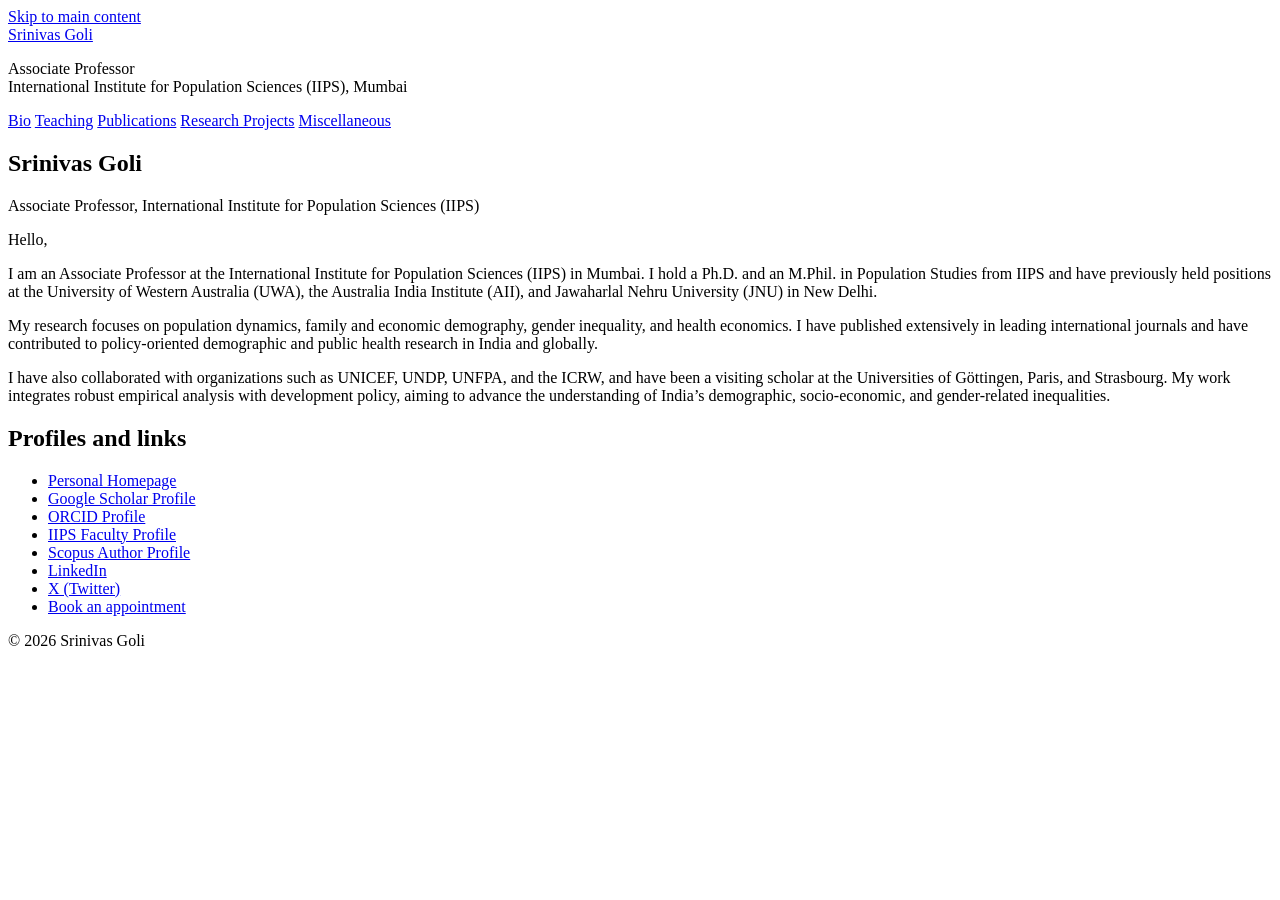
==== index.html @ 873067a7 "Add files via upload" ====
<!DOCTYPE html>
<html lang="en">
<head>
  <meta charset="utf-8">
  <meta name="viewport" content="width=device-width, initial-scale=1">
  <title>Bio | Srinivas Goli</title>
  <meta name="description" content="Srinivas Goli, Associate Professor at the International Institute for Population Sciences (IIPS), Mumbai.">
  <link rel="preconnect" href="https://fonts.googleapis.com">
  <link rel="preconnect" href="https://fonts.gstatic.com" crossorigin>
  <link href="https://fonts.googleapis.com/css2?family=Public+Sans:wght@400;500;600&family=Newsreader:ital,wght@0,500;0,600;1,500&display=swap" rel="stylesheet">
  <link rel="stylesheet" href="style.css">
</head>
<body>
  <a class="skip" href="#main">Skip to main content</a>
  <div class="layout">
    <header class="side">
      <a class="name" href="index.html">Srinivas Goli</a>
      <p class="role">Associate Professor<br>International Institute for Population Sciences (IIPS), Mumbai</p>
      <nav aria-label="Main">
      <a href="index.html" aria-current="page">Bio</a>
      <a href="teaching.html">Teaching</a>
      <a href="publications.html">Publications</a>
      <a href="research-projects.html">Research Projects</a>
      <a href="miscellaneous.html">Miscellaneous</a>
      </nav>
    </header>
    <main id="main">
      <section class="intro">
        <img class="portrait" src="assets/profile.jpg" alt="Srinivas Goli" width="320" height="320" onerror="this.remove()">
        <div>
          <h1>Srinivas Goli</h1>
          <p class="lead">Associate Professor, International Institute for Population Sciences (IIPS)</p>
        </div>
      </section>
      <p>Hello,</p>
      <p>I am an Associate Professor at the International Institute for Population Sciences (IIPS) in Mumbai. I hold a Ph.D. and an M.Phil. in Population Studies from IIPS and have previously held positions at the University of Western Australia (UWA), the Australia India Institute (AII), and Jawaharlal Nehru University (JNU) in New Delhi.</p>
      <p>My research focuses on population dynamics, family and economic demography, gender inequality, and health economics. I have published extensively in leading international journals and have contributed to policy-oriented demographic and public health research in India and globally.</p>
      <p>I have also collaborated with organizations such as UNICEF, UNDP, UNFPA, and the ICRW, and have been a visiting scholar at the Universities of Göttingen, Paris, and Strasbourg. My work integrates robust empirical analysis with development policy, aiming to advance the understanding of India’s demographic, socio-economic, and gender-related inequalities.</p>
      <h2>Profiles and links</h2>
      <ul class="links">
        <li><a href="https://www.srinivasgoli.com/">Personal Homepage</a></li>
        <li><a href="https://scholar.google.com/citations?user=4uq1JWgAAAAJ&amp;hl=en">Google Scholar Profile</a></li>
        <li><a href="https://orcid.org/0000-0002-8481-484X">ORCID Profile</a></li>
        <li><a href="https://www.iipsindia.ac.in/department-faculties/4634">IIPS Faculty Profile</a></li>
        <li><a href="https://www.scopus.com/authid/detail.uri?authorId=39761832500">Scopus Author Profile</a></li>
        <li><a href="https://www.linkedin.com/in/srinivas-goli-206118b0/">LinkedIn</a></li>
        <li><a href="https://x.com/SrinivasGoli1">X (Twitter)</a></li>
        <li><a href="https://calendly.com/srinivasgoli">Book an appointment</a></li>
      </ul>
    </main>
  </div>
  <footer class="foot">© <span id="y"></span> Srinivas Goli</footer>
  <script>document.getElementById("y").textContent = new Date().getFullYear();</script>
</body>
</html>
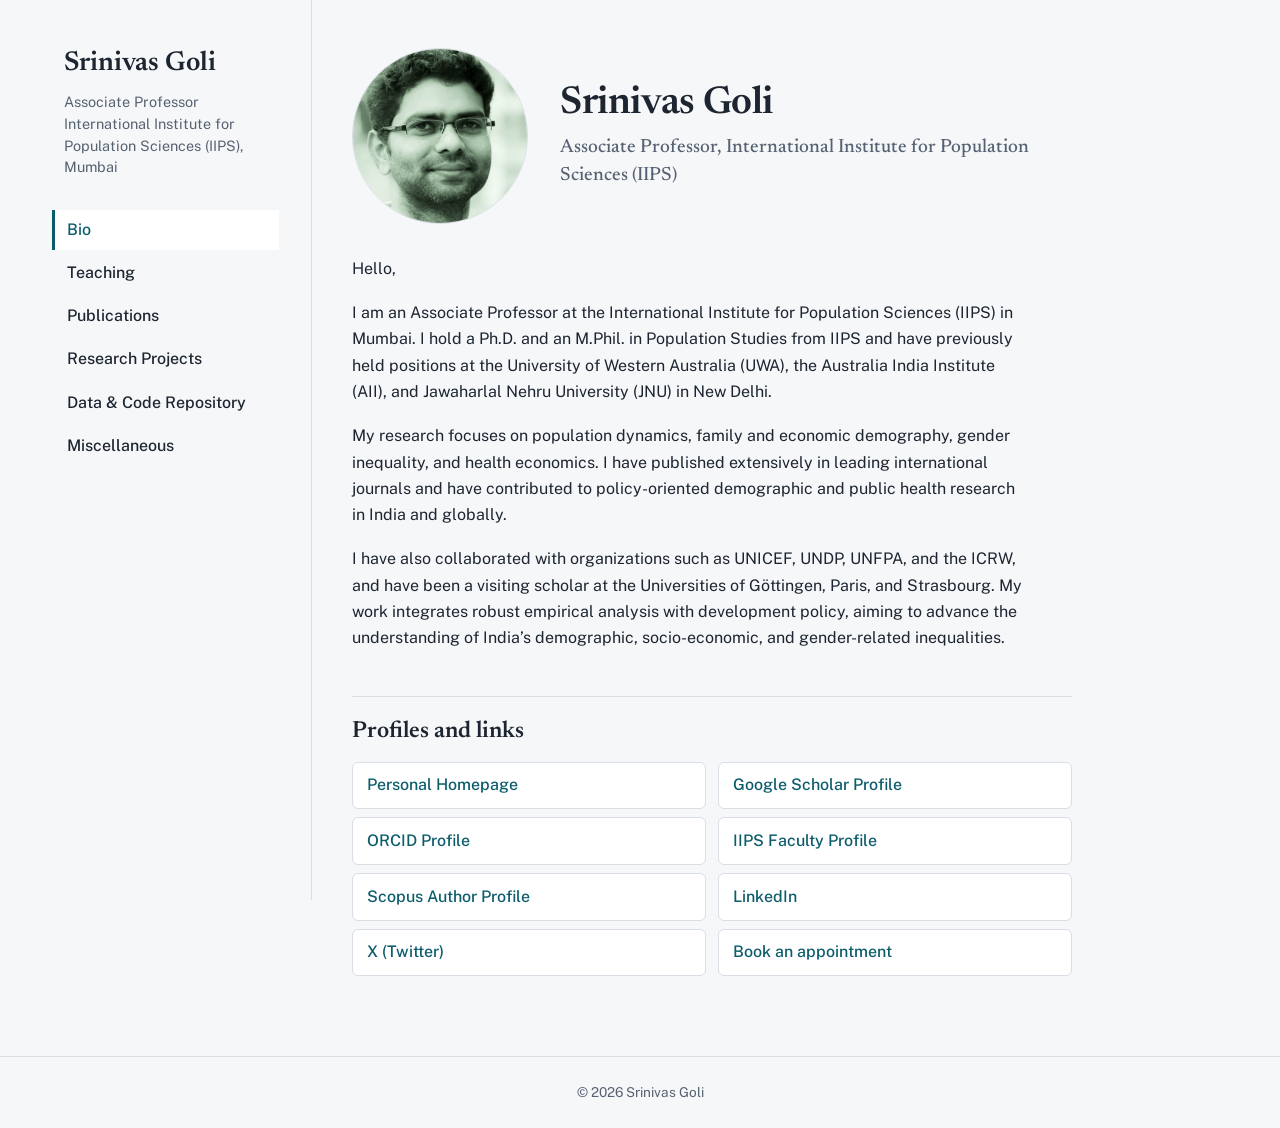
==== commit c9f91445: "Update index.html" ====
--- a/index.html
+++ b/index.html
@@ -21,6 +21,7 @@
       <a href="teaching.html">Teaching</a>
       <a href="publications.html">Publications</a>
       <a href="research-projects.html">Research Projects</a>
+         <a href="">Data & Code Repository </a>
       <a href="miscellaneous.html">Miscellaneous</a>
       </nav>
     </header>
--- a/style.css
+++ b/style.css
@@ -0,0 +1,98 @@
+:root {
+  --bg: #f6f7f9;
+  --surface: #ffffff;
+  --ink: #1c2530;
+  --muted: #566272;
+  --accent: #0b5c6b;
+  --accent-ink: #08424d;
+  --rule: #d9dee5;
+  --serif: "Newsreader", Georgia, "Times New Roman", serif;
+  --sans: "Public Sans", system-ui, -apple-system, "Segoe UI", Roboto, sans-serif;
+}
+@media (prefers-color-scheme: dark) {
+  :root {
+    --bg: #12181f;
+    --surface: #18212a;
+    --ink: #e6ebf0;
+    --muted: #98a4b2;
+    --accent: #6cc3d1;
+    --accent-ink: #9bdbe6;
+    --rule: #2a3541;
+  }
+}
+* { box-sizing: border-box; }
+html { scroll-padding-top: 1rem; }
+body {
+  margin: 0;
+  background: var(--bg);
+  color: var(--ink);
+  font: 400 1rem/1.65 var(--sans);
+  -webkit-font-smoothing: antialiased;
+}
+a { color: var(--accent); text-underline-offset: 3px; text-decoration-thickness: 1px; overflow-wrap: anywhere; }
+a:hover { color: var(--accent-ink); text-decoration-thickness: 2px; }
+a:focus-visible { outline: 3px solid var(--accent); outline-offset: 2px; border-radius: 2px; }
+.skip { position: absolute; left: -999px; top: 0; background: var(--surface); padding: .6rem 1rem; z-index: 10; }
+.skip:focus { left: 0; }
+
+.layout { display: grid; grid-template-columns: 17.5rem minmax(0, 1fr); max-width: 76rem; margin: 0 auto; }
+.side {
+  position: sticky; top: 0; align-self: start; height: 100vh;
+  padding: 3rem 2rem; border-right: 1px solid var(--rule);
+}
+.name { font: 600 1.7rem/1.15 var(--serif); color: var(--ink); text-decoration: none; display: block; }
+.name:hover { color: var(--ink); }
+.role { margin: .75rem 0 2rem; color: var(--muted); font-size: .9rem; line-height: 1.5; }
+.side nav { display: flex; flex-direction: column; gap: .15rem; }
+.side nav a {
+  color: var(--ink); text-decoration: none; padding: .45rem .75rem; margin-left: -.75rem;
+  border-left: 3px solid transparent; font-weight: 500;
+}
+.side nav a:hover { background: var(--surface); }
+.side nav a[aria-current="page"] { border-left-color: var(--accent); color: var(--accent); background: var(--surface); }
+
+main { padding: 3rem 2.5rem 4rem; max-width: 50rem; }
+h1 { font: 600 2.4rem/1.15 var(--serif); margin: 0 0 1.5rem; letter-spacing: -.01em; }
+h2 { font: 600 1.45rem/1.25 var(--serif); margin: 2.75rem 0 1rem; padding-top: 1.25rem; border-top: 1px solid var(--rule); }
+h3 { font: 600 1.05rem/1.3 var(--sans); margin: 0 0 .75rem; color: var(--accent); }
+p { margin: 0 0 1.1rem; max-width: 42rem; }
+.lead { font: 500 1.2rem/1.45 var(--serif); color: var(--muted); margin: 0; }
+.note { color: var(--muted); }
+
+.intro { display: flex; gap: 2rem; align-items: center; margin-bottom: 2rem; }
+.intro h1 { margin-bottom: .5rem; }
+.portrait { width: 11rem; height: 11rem; object-fit: cover; border-radius: 50%; flex: none; border: 1px solid var(--rule); }
+
+ul { padding-left: 1.2rem; }
+ul.plain li { margin: .35rem 0; }
+ul.links { list-style: none; padding: 0; display: grid; grid-template-columns: repeat(auto-fill, minmax(15rem, 1fr)); gap: .5rem .75rem; }
+ul.links a {
+  display: block; padding: .6rem .9rem; background: var(--surface);
+  border: 1px solid var(--rule); border-radius: 6px; text-decoration: none; font-weight: 500;
+}
+ul.links a:hover { border-color: var(--accent); }
+
+.year { margin: 0 0 2rem; }
+ul.refs { list-style: none; padding: 0; margin: 0; }
+ul.refs li { padding: .7rem 0 .7rem 1rem; border-left: 2px solid var(--rule); margin-bottom: .6rem; font-size: .95rem; }
+ul.refs li:hover { border-left-color: var(--accent); }
+
+.stats { display: grid; grid-template-columns: repeat(auto-fit, minmax(10rem, 1fr)); gap: 1rem; margin: 0; }
+.stats div { background: var(--surface); border: 1px solid var(--rule); border-radius: 6px; padding: 1rem 1.1rem; }
+.stats dt { color: var(--muted); font-size: .9rem; }
+.stats dd { margin: .2rem 0 0; font: 600 1.35rem var(--serif); }
+
+.foot { text-align: center; color: var(--muted); font-size: .85rem; padding: 1.5rem; border-top: 1px solid var(--rule); }
+
+@media (max-width: 52rem) {
+  .layout { display: block; }
+  .side { position: static; height: auto; border-right: 0; border-bottom: 1px solid var(--rule); padding: 1.5rem 1.25rem; }
+  .role { margin-bottom: 1rem; }
+  .side nav { flex-direction: row; flex-wrap: wrap; gap: .25rem .5rem; }
+  .side nav a { margin-left: 0; border-left: 0; border-bottom: 3px solid transparent; padding: .35rem .5rem; }
+  .side nav a[aria-current="page"] { border-bottom-color: var(--accent); background: none; }
+  main { padding: 2rem 1.25rem 3rem; }
+  h1 { font-size: 2rem; }
+  .intro { flex-direction: column; align-items: flex-start; gap: 1.25rem; }
+}
+@media (prefers-reduced-motion: reduce) { * { transition: none !important; } }
